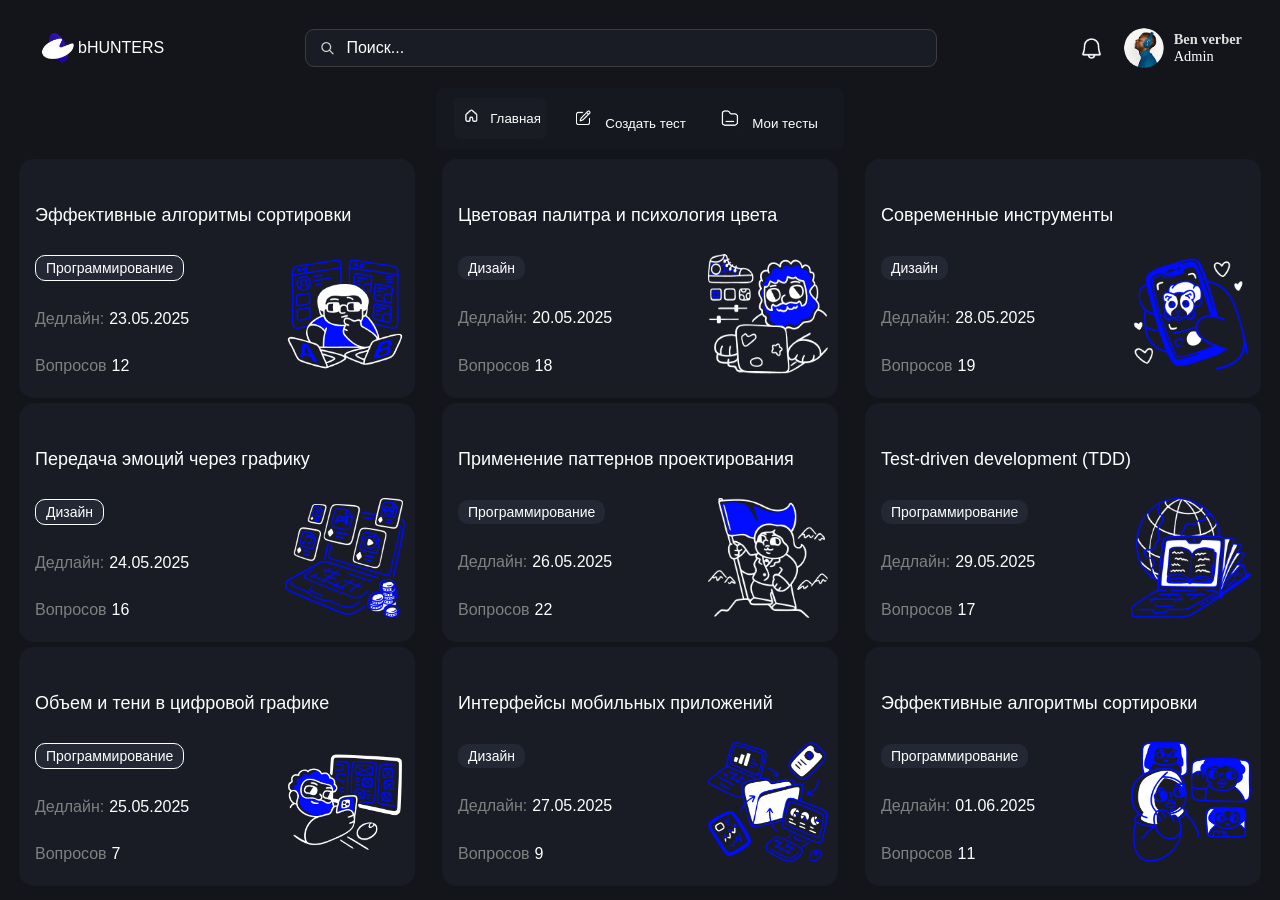
==== cards.html @ 1d0057ef "Combine all the main parts" ====
<!DOCTYPE html>
<html lang="en">

<head>
    <meta charset="UTF-8">
    <meta name="viewport" content="width=device-width, initial-scale=1.0">
    <link rel="stylesheet" href="cards.css">
    <title>Document</title>
</head>

<body>


    <header class="header">
        <div class="logo">
            <img src="./img/Group 33299.png" alt="">
            <p>b<span class="span-logo">H</span>UNTERS</p>
        </div>
        <div class="search-box">
            <img src="./img/Vector.png">
            <input type="text" placeholder="Поиск...">
        </div>
        <div class="user-info">
            <div class="theme-toggle">

                <label for="theme-switch" class="theme-switch__label">
                    <span></span>
                </label>
            </div>
            <img class="bell-img" src="./img/Icon.png" alt="">
            <img src="./img/Ellipse 198.png" alt="User Avatar" class="user-avatar">
            <div class="user-details">
                <span class="user-name">Ben verber</span>
                <span class="user-role">Admin</span>
            </div>
        </div>
    </header>  

    <main>

        <div class="central-block">
            <section class="pages">
                <div class="menu-button-test button-page-here">
                    <img src="./img/Frame 1073714481.png" alt="">
                    <button id="button-page-here">Главная</button>
                </div>
                <div class="menu-button-test">
                    <a href="./testpage.html">
                        <img src="./img/system-uicons_create.png" alt="">
                        <button class="button-page">Создать тест</button>
                    </a>
                </div>
                <div class="menu-button-test">
                    <a href="./">
                        <img src="./img/mage_folder-2.png" alt="">
                        <button class="button-page">Мои тесты</button>
                    </a>
                </div>
            </section>
            </div>

        <section class="cards">

            <article class="card">
                <h2>Эффективные алгоритмы сортировки</h2>
                <h3 class="border">Программирование</h3>
                <div>
                    <p>Дедлайн:</p>
                    <h4>23.05.2025</h4>
                </div>
                <div>
                    <p>Вопросов</p>
                    <h4>12</h4>
                </div>
                <img src="assets/images/img1.png" alt="">
            </article>

            <article class="card">
                <h2>Цветовая палитра и психология цвета</h2>
                <h3>Дизайн</h3>
                <div>
                    <p>Дедлайн:</p>
                    <h4>20.05.2025</h4>
                </div>
                <div>
                    <p>Вопросов</p>
                    <h4>18</h4>
                </div>
                <img src="assets/images/img2.png" alt="">
            </article>

            <article class="card">
                <h2>Современные инструменты</h2>
                <h3>Дизайн</h3>
                <div>
                    <p>Дедлайн:</p>
                    <h4>28.05.2025</h4>
                </div>
                <div>
                    <p>Вопросов</p>
                    <h4>19</h4>
                </div>
                <img src="assets/images/img3.png" alt="">
            </article>

            <article class="card">
                <h2>Передача эмоций через графику</h2>
                <h3 class="border">Дизайн</h3>
                <div>
                    <p>Дедлайн:</p>
                    <h4>24.05.2025</h4>
                </div>
                <div>
                    <p>Вопросов</p>
                    <h4>16</h4>
                </div>
                <img src="assets/images/img4.png" alt="">
            </article>

            <article class="card">
                <h2>Применение паттернов проектирования</h2>
                <h3>Программирование</h3>
                <div>
                    <p>Дедлайн:</p>
                    <h4>26.05.2025</h4>
                </div>
                <div>
                    <p>Вопросов</p>
                    <h4>22</h4>
                </div>
                <img src="assets/images/img5.png" alt="">
            </article>


            <article class="card">
                <h2>Test-driven development (TDD)</h2>
                <h3>Программирование</h3>
                <div>
                    <p>Дедлайн:</p>
                    <h4>29.05.2025</h4>
                </div>
                <div>
                    <p>Вопросов</p>
                    <h4>17</h4>
                </div>
                <img src="assets/images/img6.png" alt="">
            </article>


            <article class="card">
                <h2>Объем и тени в цифровой графике</h2>
                <h3 class="border">Программирование</h3>
                <div>
                    <p>Дедлайн:</p>
                    <h4>25.05.2025</h4>
                </div>
                <div>
                    <p>Вопросов</p>
                    <h4>7</h4>
                </div>
                <img src="assets/images/img7.png" alt="">
            </article>

            <article class="card">
                <h2>Интерфейсы мобильных приложений</h2>
                <h3>Дизайн</h3>
                <div>
                    <p>Дедлайн:</p>
                    <h4>27.05.2025</h4>
                </div>
                <div>
                    <p>Вопросов</p>
                    <h4>9</h4>
                </div>
                <img src="assets/images/img8.png" alt="">
            </article>

            <article class="card">
                <h2> Эффективные алгоритмы сортировки</h2>
                <h3>Программирование</h3>
                <div>
                    <p>Дедлайн:</p>
                    <h4>01.06.2025</h4>
                </div>
                <div>
                    <p>Вопросов</p>
                    <h4>11</h4>
                </div>
                <img src="assets/images/img9.png" alt="">
            </article>

        </section>



    </main>

</body>

</html>
---- cards.css ----
main {
    background-color: #14151A;
    font-family: "Inter", sans-serif;
}


    @font-face {
      font-family: 'Inter';
      src: url('/fonts/Inter-Regular.woff2') format('woff2');
      font-style: normal;
      font-display: swap;
    }
    

:root {
    --bg-color-dark: #242731;
    --sidebar-bg-dark: #2a2d3a;
    --header-bg-dark: #2a2d3a;
    --text-color-dark: #e0e0e0;
    --quiz-title-color-dark: #e0e0e0;
    --black: #1B1E24;
    --grey: #3E3E3E;
    --main-grey: #272B36;
    --logo-color-light: #5e72e4;
    --blue:#14151A;
    --grey-plate:#191C25;
}

body{
    background-color: var(--blue);
}

.bell-img{
    width: 25px;
    height: 25px;
} 

.header {
    background-color: var(--blue);
    padding: 15px 30px;
    display: flex;
    justify-content: space-between;
    color:white;
    align-items: center;
    transition: background-color 0.3s ease, border-color 0.3s ease;
}

.search-box {
    display: flex;
    align-items: center;
    background-color: var(--grey-plate);
    border-radius: 9px;
    padding: 8px 15px;
    width: 600px;
    border: 1px solid #3e3e3e;
}

.search-box img {
    color: var(--text-color-light-dark);
    margin-right: 10px;
    width: 13px;
    height: 13px;
}

.search-box input {
    background: none;
    border: none;
    outline: none;
    color: var(--search-text-dark);
    font-size: 1em;
    flex-shrink: 0;
}

.search-box input::placeholder {
    color: var(--text-color-light-dark);
}

.user-info {
    display: flex;
    align-items: center;
    color: var(--text-color-light-dark);
}

.user-info i {
    margin-left: 20px;
    cursor: pointer;
}

.user-avatar {
    width: 40px;
    height: 40px;
    border-radius: 50%;
    margin-left: 20px;
    object-fit: cover;
}

.user-details {
    display: flex;
    flex-direction: column;
    margin-left: 10px;
    font-size: 0.9em;
}

.user-name {
    font-weight: bold;
    color: var(--text-color-dark);
}

.user-role {
    color: var(--text-color-light-dark);
}

.large-letter{
    font-size: 26px;
}

.logo{
    display: flex;
    flex-direction: row;
    align-items: center;
}

.logo p{
    font-family: 'Terminator Cyr', sans-serif;
}

.logo img{
    width: 40px;
    height: 40px;

}

.pages{
    display: flex;
    justify-content: center;
    background-color: #15181F;
    text-align: center;
    border-radius: 8px;
    padding: 10px;
}

.button-page{
    padding: 8px;
    background-color: var(--grey-plate);
    border: none;
    color: white;
}

.central-block{
    display: flex;
    justify-content: center;
    align-items: center;
    margin-bottom: 10px;
}

.menu-button{
    border-radius: 6px;
}

.menu-button-test {
    display: flex;
    justify-content: center;
    border-radius: 6px;
    background-color: #15181F;
    margin: 0px 8px;
}
.menu-button-test img{
    width: 20px;
    height: 20px;
    /* margin: 0 5px 5px 0; */
    padding: 10px 0px 0px 10px;
}

.button-page{
    border-radius: 7px;
    background-color: #15181F;
}

#button-page-here{
    background-color: var(--grey-plate);
    border-radius: 7px;
    border: none;
    color: white;
}

.button-page-here{
    background-color: var(--grey-plate);
    border-radius: 7px;    
}
.button-page-here img{
    width: 25px;
    height: 25px;
    padding: 5px 0px 0px 5px;
    background-color: var(--grey-plate);
}

.button-page:hover {
    background-color: var(--grey-plate);
}

.menu-button-test:hover{
    background-color: var(--grey-plate);
}
.cards {
    display: flex;
    flex-wrap: wrap;
    justify-content: space-around;
    gap: 5px;
}

.card {
    position: relative;

    display: flex;
    flex-direction: column;
    align-items: start;
    justify-content: space-around;

    background-color: #191C25;
    border-radius: 15px;

    width: 350px;
    height: 200px;

    padding: 31px 30px 8px 16px;

    & h2,
    h3,
    h4 {

        margin: 0;
        color: white;
        font-weight: 300;
    }

    & h2 {
        font-size: 18px;
    }

    & h3 {
        font-size: 14px;
        background-color: #242834;
        /* border: none; */
        border-radius: 10px;
        padding: 4px 10px;
    }

    & p {
        margin: 0;
        color: gray;
    }

    & img {
        position: absolute;
        right: 10px;
        bottom: 24px;

        width: 120px;
        height: 120px;
    }

    & div {


        display: flex;
        gap: 5px;
    }
}

.card:hover{
    border: 2px dashed var(--grey);
}
.border {
    border: 1px white solid;

}
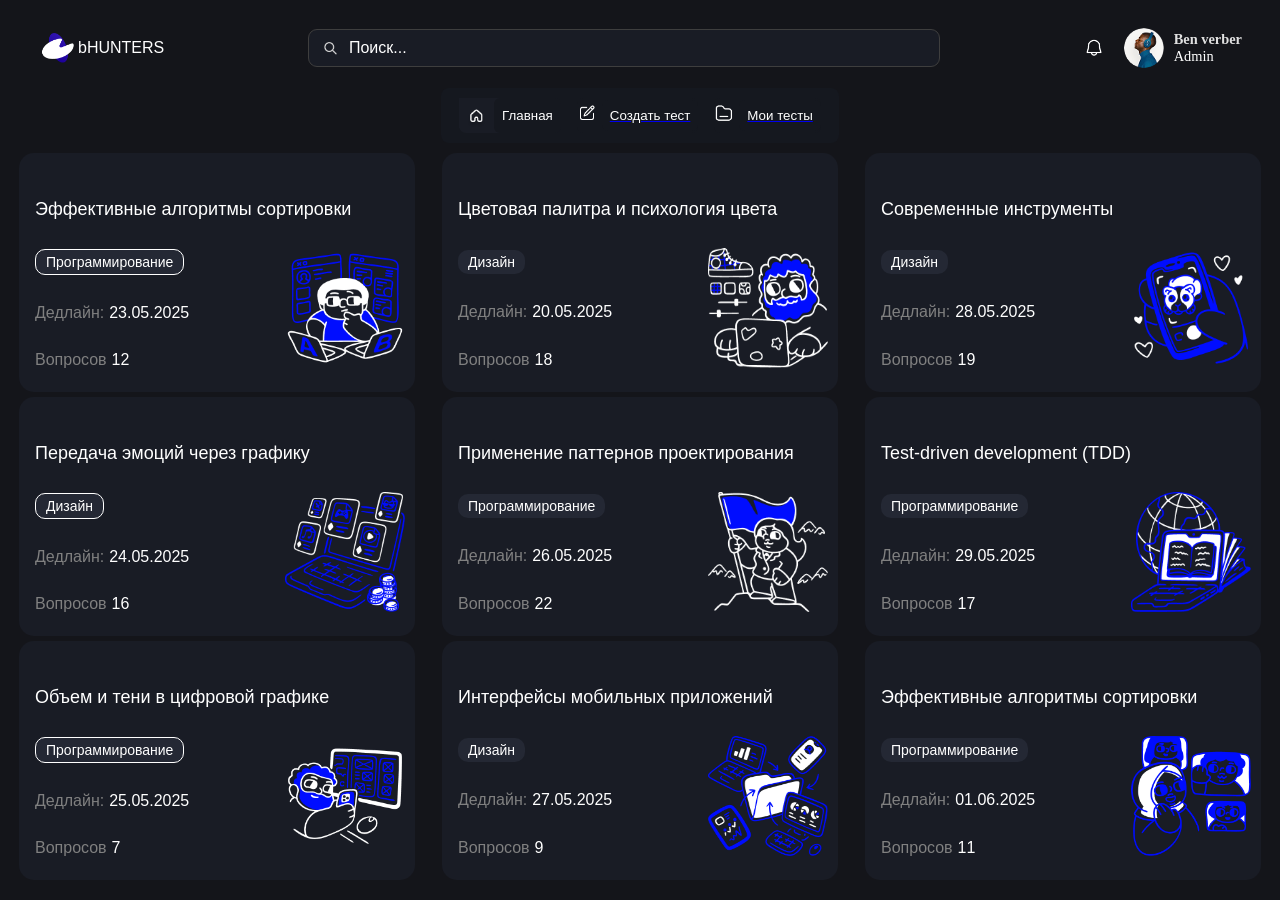
==== commit 28f97492: "fixes" ====
--- a/cards.html
+++ b/cards.html
@@ -27,7 +27,7 @@
                     <span></span>
                 </label>
             </div>
-            <img class="bell-img" src="./img/Icon.png" alt="">
+            <img class="bell-btn" src="./img/Icon.png">
             <img src="./img/Ellipse 198.png" alt="User Avatar" class="user-avatar">
             <div class="user-details">
                 <span class="user-name">Ben verber</span>
@@ -42,7 +42,7 @@
             <section class="pages">
                 <div class="menu-button-test button-page-here">
                     <img src="./img/Frame 1073714481.png" alt="">
-                    <button id="button-page-here">Главная</button>
+                    <button id="button-page-here" class="button-page">Главная</button>
                 </div>
                 <div class="menu-button-test">
                     <a href="./testpage.html">
@@ -51,7 +51,7 @@
                     </a>
                 </div>
                 <div class="menu-button-test">
-                    <a href="./">
+                    <a href="./index.html">
                         <img src="./img/mage_folder-2.png" alt="">
                         <button class="button-page">Мои тесты</button>
                     </a>
--- a/cards.css
+++ b/cards.css
@@ -4,13 +4,21 @@
 }
 
 
-    @font-face {
-      font-family: 'Inter';
-      src: url('/fonts/Inter-Regular.woff2') format('woff2');
-      font-style: normal;
-      font-display: swap;
-    }
-    
+@font-face {
+    font-family: 'Inter';
+    src: url('/fonts/Inter-Regular.woff2') format('woff2');
+    font-style: normal;
+    font-display: swap;
+}
+
+.bell-btn {
+    width: 20px;
+    height: 20px;
+}
+
+.card:hover {
+    border: 2px dashed var(--grey);
+}
 
 :root {
     --bg-color-dark: #242731;
@@ -22,25 +30,20 @@
     --grey: #3E3E3E;
     --main-grey: #272B36;
     --logo-color-light: #5e72e4;
-    --blue:#14151A;
-    --grey-plate:#191C25;
-}
-
-body{
+    --blue: #14151A;
+    --grey-plate: #191C25;
+}
+
+body {
     background-color: var(--blue);
 }
-
-.bell-img{
-    width: 25px;
-    height: 25px;
-} 
 
 .header {
     background-color: var(--blue);
     padding: 15px 30px;
     display: flex;
     justify-content: space-between;
-    color:white;
+    color: white;
     align-items: center;
     transition: background-color 0.3s ease, border-color 0.3s ease;
 }
@@ -110,27 +113,27 @@
     color: var(--text-color-light-dark);
 }
 
-.large-letter{
+.large-letter {
     font-size: 26px;
 }
 
-.logo{
+.logo {
     display: flex;
     flex-direction: row;
     align-items: center;
 }
 
-.logo p{
+.logo p {
     font-family: 'Terminator Cyr', sans-serif;
 }
 
-.logo img{
+.logo img {
     width: 40px;
     height: 40px;
 
 }
 
-.pages{
+.pages {
     display: flex;
     justify-content: center;
     background-color: #15181F;
@@ -139,55 +142,56 @@
     padding: 10px;
 }
 
-.button-page{
+.button-page {
     padding: 8px;
     background-color: var(--grey-plate);
     border: none;
     color: white;
 }
 
-.central-block{
+.central-block {
     display: flex;
     justify-content: center;
     align-items: center;
     margin-bottom: 10px;
 }
 
-.menu-button{
+.menu-button {
     border-radius: 6px;
 }
 
 .menu-button-test {
     display: flex;
     justify-content: center;
+
+    background-color: red;
     border-radius: 6px;
     background-color: #15181F;
     margin: 0px 8px;
-}
-.menu-button-test img{
+
+    & a {
+        display: flex;
+        align-items: center;
+    }
+}
+
+.menu-button-test img {
     width: 20px;
     height: 20px;
-    /* margin: 0 5px 5px 0; */
-    padding: 10px 0px 0px 10px;
-}
-
-.button-page{
+    margin: 0 5px 5px 0;
+}
+
+.button-page {
+    border-radius: 6px;
+    background-color: #15181F;
+}
+
+.button-page-here {
+    background-color: var(--grey-plate) !important;
     border-radius: 7px;
-    background-color: #15181F;
-}
-
-#button-page-here{
-    background-color: var(--grey-plate);
-    border-radius: 7px;
-    border: none;
-    color: white;
-}
-
-.button-page-here{
-    background-color: var(--grey-plate);
-    border-radius: 7px;    
-}
-.button-page-here img{
+}
+
+.button-page-here img {
     width: 25px;
     height: 25px;
     padding: 5px 0px 0px 5px;
@@ -198,9 +202,10 @@
     background-color: var(--grey-plate);
 }
 
-.menu-button-test:hover{
-    background-color: var(--grey-plate);
-}
+.menu-button-test:hover {
+    background-color: var(--grey-plate);
+}
+
 .cards {
     display: flex;
     flex-wrap: wrap;
@@ -267,9 +272,6 @@
     }
 }
 
-.card:hover{
-    border: 2px dashed var(--grey);
-}
 .border {
     border: 1px white solid;
 
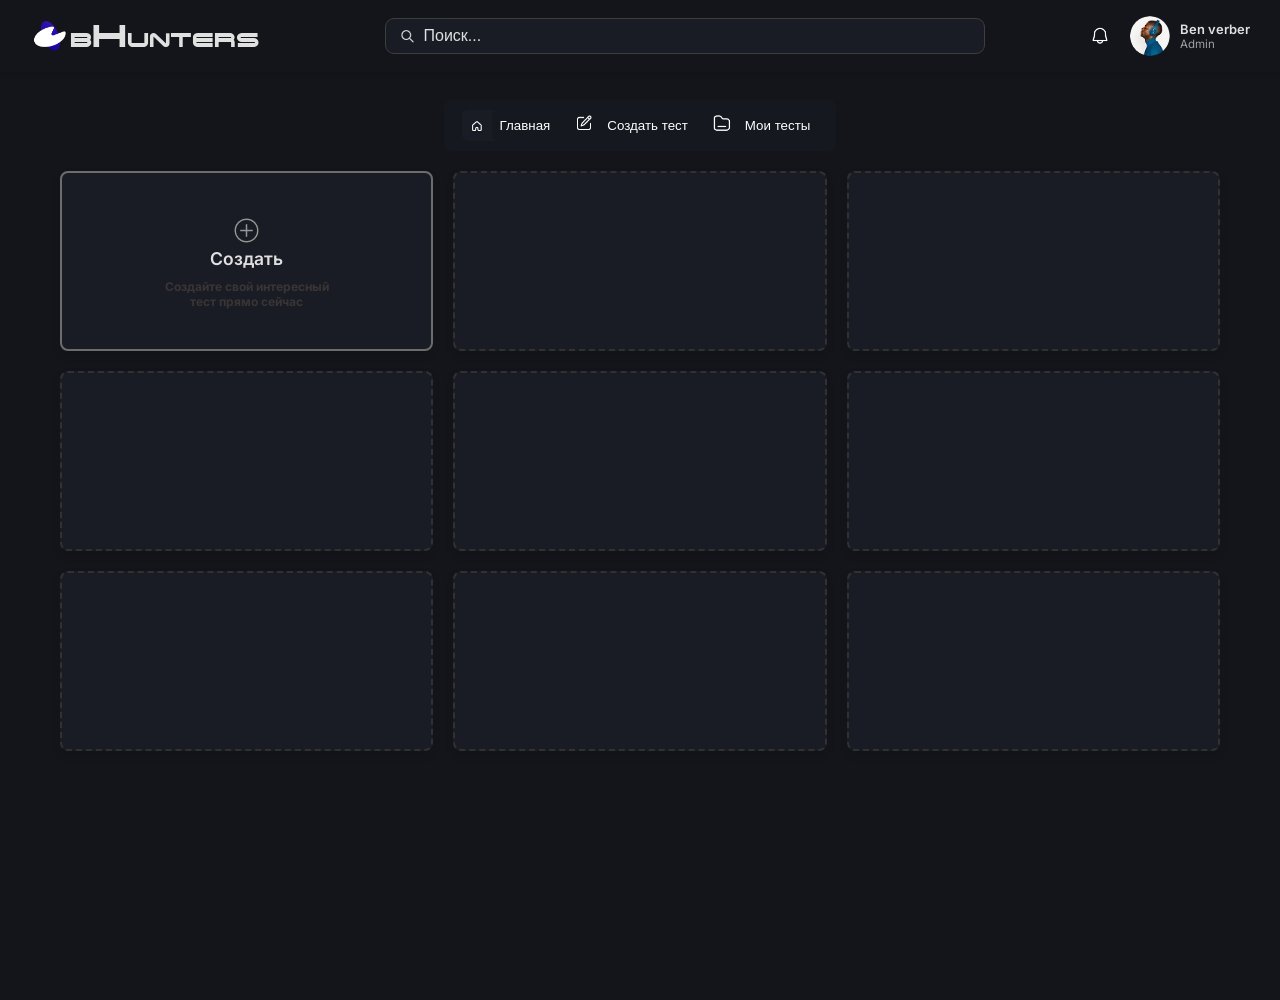
==== commit 79220d29: "last commit" ====
--- a/cards.html
+++ b/cards.html
@@ -1,16 +1,17 @@
+
 <!DOCTYPE html>
-<html lang="en">
+<html lang="ru">
 
 <head>
     <meta charset="UTF-8">
     <meta name="viewport" content="width=device-width, initial-scale=1.0">
-    <link rel="stylesheet" href="cards.css">
-    <title>Document</title>
+    <title>bHunters Dashboard</title>
+    <link rel="stylesheet" href="style.css">
+    <link rel="stylesheet" href="https://cdnjs.cloudflare.com/ajax/libs/font-awesome/6.0.0/css/all.min.css">
+    <link href="https://fonts.googleapis.com/css2?family=Inter:wght@400;500;600;700&display=swap" rel="stylesheet">
 </head>
 
 <body>
-
-
     <header class="header">
         <div class="logo">
             <img src="./img/Group 33299.png" alt="">
@@ -34,167 +35,103 @@
                 <span class="user-role">Admin</span>
             </div>
         </div>
-    </header>  
+    </header>
 
-    <main>
-
-        <div class="central-block">
-            <section class="pages">
-                <div class="menu-button-test button-page-here">
+    <div class="central-block">
+        <section class="pages">
+            <div class="menu-button-test button-page-here">
+                <a href="index.html">
                     <img src="./img/Frame 1073714481.png" alt="">
                     <button id="button-page-here" class="button-page">Главная</button>
-                </div>
-                <div class="menu-button-test">
-                    <a href="./testpage.html">
-                        <img src="./img/system-uicons_create.png" alt="">
-                        <button class="button-page">Создать тест</button>
-                    </a>
-                </div>
-                <div class="menu-button-test">
-                    <a href="./index.html">
-                        <img src="./img/mage_folder-2.png" alt="">
-                        <button class="button-page">Мои тесты</button>
-                    </a>
-                </div>
-            </section>
+                </a>
+
             </div>
+            <div class="menu-button-test">
+                <a href="./testpage.html">
+                    <img src="./img/system-uicons_create.png" alt="">
+                    <button class="button-page">Создать тест</button>
+                </a>
+            </div>
+            <div class="menu-button-test">
+                <a href="./cards.html">
+                    <img src="./img/mage_folder-2.png" alt="">
+                    <button class="button-page">Мои тесты</button>
+                </a>
+            </div>
+        </section>
+    </div>
 
-        <section class="cards">
+    <main class="container">
+        <div class="card">
+            <a class="card-content" href="form.html">
+                <!-- <img src="https://ccodecoder.simdif.com/images/th/sd_6825abf605315.png?no_cache=1747306523" alt=""
+                    width="375" height="180"> -->
+                <img src="img/ei_plus.png" alt="">
+                <h3>Создать</h3>
+                <h4>Создайте свой интересный тест прямо сейчас</h4>
+            </a>
+            <div class="card-illustration">
+            </div>
+        </div>
 
-            <article class="card">
-                <h2>Эффективные алгоритмы сортировки</h2>
-                <h3 class="border">Программирование</h3>
-                <div>
-                    <p>Дедлайн:</p>
-                    <h4>23.05.2025</h4>
-                </div>
-                <div>
-                    <p>Вопросов</p>
-                    <h4>12</h4>
-                </div>
-                <img src="assets/images/img1.png" alt="">
-            </article>
+        <div class="card">
+            <div class="card-content">
+            </div>
+            <div class="card-illustration">
+            </div>
+        </div>
 
-            <article class="card">
-                <h2>Цветовая палитра и психология цвета</h2>
-                <h3>Дизайн</h3>
-                <div>
-                    <p>Дедлайн:</p>
-                    <h4>20.05.2025</h4>
-                </div>
-                <div>
-                    <p>Вопросов</p>
-                    <h4>18</h4>
-                </div>
-                <img src="assets/images/img2.png" alt="">
-            </article>
+        <div class="card">
+            <div class="card-content">
+            </div>
+            <div class="card-illustration">
+            </div>
+        </div>
 
-            <article class="card">
-                <h2>Современные инструменты</h2>
-                <h3>Дизайн</h3>
-                <div>
-                    <p>Дедлайн:</p>
-                    <h4>28.05.2025</h4>
-                </div>
-                <div>
-                    <p>Вопросов</p>
-                    <h4>19</h4>
-                </div>
-                <img src="assets/images/img3.png" alt="">
-            </article>
+        <div class="card">
+            <div class="card-content">
+            </div>
+            <div class="card-illustration">
+            </div>
+        </div>
 
-            <article class="card">
-                <h2>Передача эмоций через графику</h2>
-                <h3 class="border">Дизайн</h3>
-                <div>
-                    <p>Дедлайн:</p>
-                    <h4>24.05.2025</h4>
-                </div>
-                <div>
-                    <p>Вопросов</p>
-                    <h4>16</h4>
-                </div>
-                <img src="assets/images/img4.png" alt="">
-            </article>
+        <div class="card">
+            <div class="card-content">
+            </div>
+            <div class="card-illustration">
+            </div>
+        </div>
 
-            <article class="card">
-                <h2>Применение паттернов проектирования</h2>
-                <h3>Программирование</h3>
-                <div>
-                    <p>Дедлайн:</p>
-                    <h4>26.05.2025</h4>
-                </div>
-                <div>
-                    <p>Вопросов</p>
-                    <h4>22</h4>
-                </div>
-                <img src="assets/images/img5.png" alt="">
-            </article>
+        <div class="card">
+            <div class="card-content">
+            </div>
+            <div class="card-illustration">
+            </div>
+        </div>
 
+        <div class="card">
+            <div class="card-content">
+            </div>
+            <div class="card-illustration">
+            </div>
+        </div>
 
-            <article class="card">
-                <h2>Test-driven development (TDD)</h2>
-                <h3>Программирование</h3>
-                <div>
-                    <p>Дедлайн:</p>
-                    <h4>29.05.2025</h4>
-                </div>
-                <div>
-                    <p>Вопросов</p>
-                    <h4>17</h4>
-                </div>
-                <img src="assets/images/img6.png" alt="">
-            </article>
+        <div class="card">
+            <div class="card-content">
+            </div>
+            <div class="card-illustration">
+            </div>
+        </div>
 
-
-            <article class="card">
-                <h2>Объем и тени в цифровой графике</h2>
-                <h3 class="border">Программирование</h3>
-                <div>
-                    <p>Дедлайн:</p>
-                    <h4>25.05.2025</h4>
-                </div>
-                <div>
-                    <p>Вопросов</p>
-                    <h4>7</h4>
-                </div>
-                <img src="assets/images/img7.png" alt="">
-            </article>
-
-            <article class="card">
-                <h2>Интерфейсы мобильных приложений</h2>
-                <h3>Дизайн</h3>
-                <div>
-                    <p>Дедлайн:</p>
-                    <h4>27.05.2025</h4>
-                </div>
-                <div>
-                    <p>Вопросов</p>
-                    <h4>9</h4>
-                </div>
-                <img src="assets/images/img8.png" alt="">
-            </article>
-
-            <article class="card">
-                <h2> Эффективные алгоритмы сортировки</h2>
-                <h3>Программирование</h3>
-                <div>
-                    <p>Дедлайн:</p>
-                    <h4>01.06.2025</h4>
-                </div>
-                <div>
-                    <p>Вопросов</p>
-                    <h4>11</h4>
-                </div>
-                <img src="assets/images/img9.png" alt="">
-            </article>
-
-        </section>
-
-
-
+        <div class="card">
+            <div class="card-content">
+            </div>
+            <div class="card-illustration">
+            </div>
+        </div>
     </main>
 
+    <script src="main.js"></script>
 </body>
 
 </html>
--- a/style.css
+++ b/style.css
@@ -0,0 +1,619 @@
+
+@font-face {
+    font-family: 'Terminator Cyr';
+    src: url("terminatorcyr_semi_expandedbold.ttf") format('truetype'),
+        url('terminatorcyr_semi_expandedbold.ttf') format('woff2');
+    font-weight: normal;
+    font-style: normal;
+    font-display: swap;
+}
+
+html {
+    font-family: 'Terminator Cyr', sans-serif;
+}
+
+:root {
+    /* --bg-color: #000000; */
+    --header-bg: #28292e;
+    --nav-bg: #000000;
+    --card-bg: #1a1b1d;
+    --text-color: #e0e0e0;
+    --text-secondary: #a0a0a0;
+    --accent-blue: #4a71e0;
+    --border-color: #3a3b40;
+    --icon-color: #a0a0a0;
+    --logo-color: #e0e0e0;
+    --search-bg: #3a3b40;
+    --search-text-color: #e0e0e0;
+    --tag-bg: rgba(74, 113, 224, 0.1);
+    --tag-color: #4a71e0;
+    --navbar-link-hover: #3a3b40;
+    --navbar-link-active: #4a71e0;
+
+    --bg-color-dark: #242731;
+    --sidebar-bg-dark: #2a2d3a;
+    --header-bg-dark: #2a2d3a;
+    --text-color-dark: #e0e0e0;
+    --quiz-title-color-dark: #e0e0e0;
+    --black: #1B1E24;
+    --card-bg: #191C25;
+    --main-grey: #272B36;
+    --logo-color-light: #5e72e4;
+    --bg-color: #14151A;
+    --grey-plate: #191C25;
+}
+
+body.light-theme {
+    --bg-color: #f0f2f5;
+    --header-bg: #ffffff;
+    --nav-bg: #f0f2f5;
+    --card-bg: #ffffff;
+    --text-color: #333;
+    --text-secondary: #555;
+    --accent-blue: #007bff;
+    --border-color: #ddd;
+    --icon-color: #555;
+    --logo-color: #333;
+    --search-bg: #f0f0f0;
+    --search-text-color: #333;
+    --tag-bg: #e0eaff;
+    --tag-color: #0056b3;
+    --navbar-link-hover: #f0f0f0;
+    --navbar-link-active: #007bff;
+}
+
+* {
+    margin: 0;
+    padding: 0;
+    box-sizing: border-box;
+}
+
+button {
+    text-decoration: none;
+}
+
+.pages {
+    display: flex;
+    justify-content: center;
+    background-color: #15181F;
+    text-align: center;
+    border-radius: 8px;
+    padding: 10px;
+}
+
+.button-page {
+    padding: 8px;
+    background-color: var(--grey-plate);
+    border: none;
+    color: white;
+}
+
+.central-block {
+    display: flex;
+    justify-content: center;
+    align-items: center;
+    /* margin-bottom: 10px; */
+    margin: 100px 0 10px 0;
+}
+
+.bell-btn {
+    width: 20px;
+    height: 20px;
+}
+
+.card,
+.card-content {
+    display: flex;
+    justify-content: center;
+    align-items: center;
+
+    flex-direction: column;
+    text-align: center;
+}
+
+.menu-button {
+    border-radius: 6px;
+}
+
+.menu-button-test {
+    display: flex;
+    justify-content: center;
+
+    /* background-color: red; */
+    border-radius: 6px;
+    background-color: #15181F;
+    margin: 0px 8px;
+
+    & a {
+        display: flex;
+        align-items: center;
+    }
+}
+
+.menu-button-test img {
+    width: 20px;
+    height: 20px;
+    margin: 0 5px 5px 0;
+}
+
+.button-page {
+    border-radius: 6px;
+    background-color: #15181F;
+}
+
+.button-page-here {
+    background-color: var(--grey-plate) !important;
+    border-radius: 7px;
+}
+
+.button-page-here img {
+    width: 25px;
+    height: 25px;
+    padding: 5px 0px 0px 5px;
+    background-color: var(--grey-plate);
+}
+
+.button-page:hover {
+    background-color: var(--grey-plate);
+}
+
+.menu-button-test:hover {
+    background-color: var(--grey-plate);
+}
+
+
+body {
+    font-family: 'Inter', sans-serif;
+    background-color: var(--bg-color);
+    color: var(--text-color);
+    min-height: 100vh;
+    transition: background-color 0.3s ease, color 0.3s ease;
+
+    min-width: 425px;
+}
+
+.container {
+    max-width: 1200px;
+    margin: 20px auto;
+    padding: 0 20px;
+    display: grid;
+    grid-template-columns: repeat(auto-fill, minmax(350px, 1fr));
+    gap: 20px;
+}
+
+.header {
+    background-color: var(--header-bg);
+    padding: 15px 30px;
+    display: flex;
+    justify-content: space-between;
+    align-items: center;
+    box-shadow: 0 2px 4px rgba(0, 0, 0, 0.1);
+    position: sticky;
+    top: 0;
+    z-index: 1000;
+}
+
+.span-logo {
+    font-size: 30px;
+}
+
+
+.header-left,
+.header-right {
+    display: flex;
+    align-items: center;
+}
+
+.logo {
+    display: flex;
+    align-items: center;
+    font-size: 1.2em;
+    font-weight: 700;
+    color: var(--logo-color);
+    margin-right: 30px;
+}
+
+.logo svg {
+    width: 30px;
+    height: auto;
+    margin-right: 8px;
+    fill: var(--accent-blue);
+    stroke: var(--accent-blue);
+}
+
+.search-bar {
+    background-color: var(--search-bg);
+    border-radius: 20px;
+    padding: 8px 15px;
+    display: flex;
+    align-items: center;
+    min-width: 1050px;
+}
+
+.search-bar i {
+    color: var(--icon-color);
+    margin-right: 10px;
+}
+
+.search-bar input {
+    background: none;
+    border: none;
+    outline: none;
+    color: var(--search-text-color);
+    font-size: 1em;
+    width: 100%;
+}
+
+.search-bar input::placeholder {
+    color: var(--text-secondary);
+}
+
+.header-right>*:not(:last-child) {
+    margin-right: 20px;
+}
+
+.notification-icon,
+.avatar-icon {
+    color: var(--icon-color);
+    font-size: 1.3em;
+    cursor: pointer;
+}
+
+.user-info {
+    display: flex;
+    align-items: center;
+}
+
+.user-info .avatar-icon {
+    font-size: 2em;
+    margin-right: 10px;
+    color: var(--accent-blue);
+}
+
+.user-info .user-name {
+    font-weight: 600;
+    font-size: 0.9em;
+}
+
+.user-info .user-role {
+    font-size: 0.8em;
+    color: var(--text-secondary);
+}
+
+.theme-toggle {
+    background: none;
+    border: none;
+    color: var(--icon-color);
+    font-size: 1.3em;
+    cursor: pointer;
+    padding: 5px;
+    transition: color 0.3s ease;
+}
+
+.theme-toggle:hover {
+    color: var(--text-color);
+}
+
+.navbar {
+    background-color: var(--nav-bg);
+    padding: 10px 30px;
+    position: sticky;
+    top: 65px;
+    z-index: 900;
+}
+
+.navbar ul {
+    list-style: none;
+    display: flex;
+    gap: 30px;
+    padding-left: 30%;
+}
+
+.navbar a {
+    color: var(--text-secondary);
+    text-decoration: none;
+    font-weight: 500;
+    padding: 8px 12px;
+    border-radius: 5px;
+    display: flex;
+    align-items: center;
+    transition: background-color 0.2s ease, color 0.2s ease;
+}
+
+a {
+    text-decoration: none;
+}
+
+.navbar a i {
+    margin-right: 8px;
+    font-size: 1.1em;
+}
+
+.navbar a:hover {
+    background-color: var(--navbar-link-hover);
+    color: var(--text-color);
+}
+
+.navbar a.active {
+    color: var(--navbar-link-active);
+}
+
+
+
+.card {
+    background-color: var(--card-bg);
+    border-radius: 8px;
+    padding: 0px;
+    box-shadow: 0 4px 8px rgba(0, 0, 0, 0.1);
+    position: relative;
+    min-height: 180px;
+    max-height: 180px;
+    transition: background-color 0.3s ease, box-shadow 0.3s ease;
+
+    transition: all 0.2s;
+
+    &:not(:first-child){
+        border: 2px #313131 dashed;
+    }
+
+    &:first-child {
+        border: 2px #6C6C6C solid;
+    }
+
+    &:hover {
+
+        border-width: 5px;
+        border-style: solid;
+
+    }
+    
+}
+
+
+.card-content {
+    flex-grow: 1;
+    margin: 10px 10px;
+
+
+    & h3 {
+        color: #D7D7D7;
+    }
+
+    & h4 {
+        font-size: 12px;
+        color: #3A3535;
+        padding: 0 80px;
+    }
+}
+
+.card h3 {
+    font-size: 1.1em;
+    margin-bottom: 10px;
+    color: var(--text-color);
+    font-weight: 600;
+}
+
+.card .tag {
+    display: inline-block;
+    background-color: var(--tag-bg);
+    color: var(--tag-color);
+    padding: 4px 10px;
+    border-radius: 4px;
+    font-size: 0.8em;
+    margin-bottom: 10px;
+    font-weight: 500;
+}
+
+.card p {
+    font-size: 0.9em;
+    color: var(--text-secondary);
+    margin-bottom: 5px;
+}
+
+.card p:last-child {
+    margin-bottom: 0;
+}
+
+.card-illustration {
+    flex-shrink: 0;
+    width: 100px;
+    height: auto;
+    display: flex;
+    align-items: center;
+    justify-content: center;
+}
+
+.card-illustration svg {
+    width: 100%;
+    height: auto;
+    max-height: 80px;
+    display: block;
+}
+
+
+.card-illustration svg path,
+.card-illustration svg circle,
+.card-illustration svg rect {
+    stroke: var(--accent-blue);
+    fill: none;
+}
+
+.card-illustration svg circle[fill="#4A71E0"],
+.card-illustration svg path[fill="#4A71E0"],
+.card-illustration svg rect[fill="#4A71E0"] {
+    fill: var(--accent-blue);
+    stroke: none;
+}
+
+
+.header {
+    background-color: var(--blue);
+    padding: 15px 30px;
+    display: flex;
+    justify-content: space-between;
+    align-items: center;
+    transition: background-color 0.3s ease, border-color 0.3s ease;
+    position: fixed;
+    top: 0px;
+    z-index: 30;
+    width: 100%;
+}
+
+.search-box {
+    display: flex;
+    align-items: center;
+    background-color: var(--grey-plate);
+    border-radius: 9px;
+    padding: 8px 15px;
+    width: 600px;
+    border: 1px solid #3e3e3e;
+}
+
+.search-box img {
+    color: var(--text-color-light-dark);
+    margin-right: 10px;
+    width: 13px;
+    height: 13px;
+}
+
+.search-box input {
+    background: none;
+    border: none;
+    outline: none;
+    color: var(--search-text-dark);
+    font-size: 1em;
+    flex-shrink: 0;
+}
+
+.search-box input::placeholder {
+    color: var(--text-color-light-dark);
+}
+
+.user-info {
+    display: flex;
+    align-items: center;
+    color: var(--text-color-light-dark);
+}
+
+.user-info i {
+    margin-left: 20px;
+    cursor: pointer;
+}
+
+.user-avatar {
+    width: 40px;
+    height: 40px;
+    border-radius: 50%;
+    margin-left: 20px;
+    object-fit: cover;
+}
+
+.user-details {
+    display: flex;
+    flex-direction: column;
+    margin-left: 10px;
+    font-size: 0.9em;
+}
+
+.user-name {
+    font-weight: bold;
+    color: var(--text-color-dark);
+}
+
+.user-role {
+    color: var(--text-color-light-dark);
+}
+
+.large-letter {
+    font-size: 26px;
+}
+
+.logo {
+    display: flex;
+    flex-direction: row;
+    align-items: center;
+}
+
+.logo p {
+    font-family: 'Terminator Cyr', sans-serif;
+}
+
+.logo img {
+    width: 40px;
+    height: 40px;
+
+}
+
+
+
+@media (max-width: 768px) {
+    .header {
+        flex-direction: column;
+        align-items: flex-start;
+        padding: 10px 20px;
+    }
+
+    .header-left {
+        width: 100%;
+        margin-bottom: 10px;
+        justify-content: space-between;
+    }
+
+    .header-right {
+        width: 100%;
+        justify-content: space-between;
+    }
+
+    .search-bar {
+        width: 100%;
+        margin-top: 10px;
+        min-width: auto;
+    }
+
+    .header-right>*:not(:last-child) {
+        margin-right: 15px;
+    }
+
+    .navbar {
+        padding: 10px 20px;
+        top: auto;
+        position: static;
+    }
+
+    .navbar ul {
+        flex-direction: column;
+        gap: 10px;
+    }
+
+    .container {
+        padding: 0 10px;
+        grid-template-columns: 1fr;
+    }
+
+    .card {
+        flex-direction: column;
+        align-items: center;
+        text-align: center;
+    }
+
+    .card-content {
+        margin-right: 0;
+        margin-bottom: 15px;
+        width: 100%;
+    }
+
+    .card-illustration {
+        width: 80px;
+        height: auto;
+    }
+}
+
+@media (max-width:800px) {
+    .search-box {
+        display: none;
+    }
+
+    .header {
+        align-items: center;
+    }
+}
